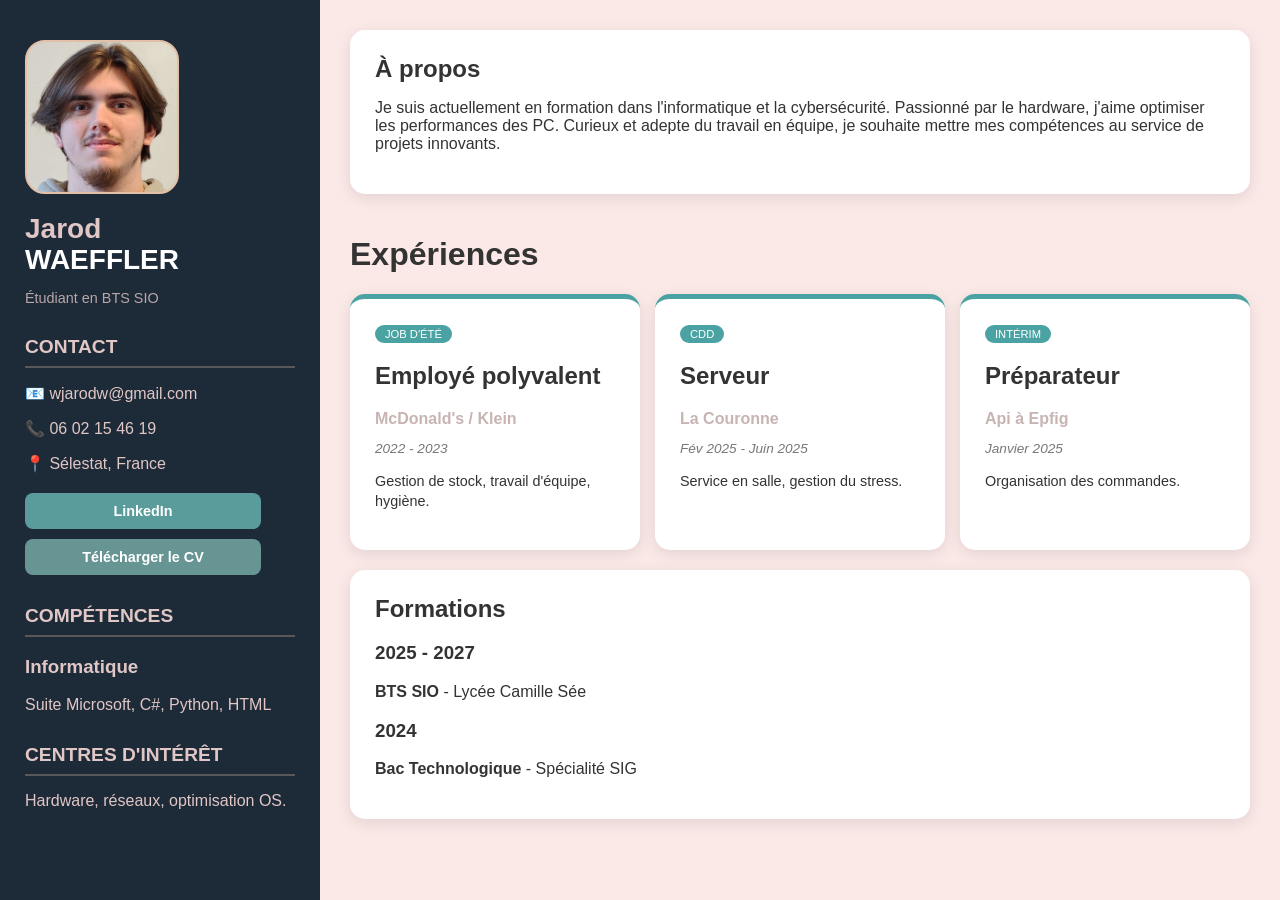
==== index.html @ 8220e943 "Add files via upload" ====
<!DOCTYPE html>
<html lang="fr">
<head>
    <meta charset="UTF-8">
    <meta name="viewport" content="width=device-width, initial-scale=1.0">
    <link rel="stylesheet" href="style.css">
    <title>CV Jarod WAEFFLER</title>
</head>
<body>
    <div class="conteneur">
        
        <div class="left">
            <div class="profile-pic"></div> 
            <h1>Jarod <br><span>WAEFFLER</span></h1>
            <p class="subtitle">Étudiant en BTS SIO</p>

            <div class="section-left">
                <h2>Contact</h2>
                <hr>
                <p>📧 wjarodw@gmail.com</p>
                <p>📞 06 02 15 46 19</p>
                <p>📍 Sélestat, France</p>
                
                <div class="social-buttons">
                    <a href="https://www.linkedin.com/in/jarodwaeffler/" target="_blank" class="btn-linkedin">LinkedIn</a>
                    <a href="Images\Jarod_WAEFFLER_CV.pdf" download="Jarod_WAEFFLER_CV.pdf" class="btn-download">Télécharger le CV</a>
                </div>
            </div>

            <div class="section-left">
                <h2>Compétences</h2>
                <hr>
                <h3>Informatique</h3>
                <p>Suite Microsoft, C#, Python, HTML</p>
            </div>

            <div class="section-left">
                <h2>Centres d'intérêt</h2>
                <hr>
                <p>Hardware, réseaux, optimisation OS.</p>
            </div>
        </div>

        <div class="grosbloc">
            
            <div class="card">
                <h1>À propos</h1>
                <p>Je suis actuellement en formation dans l'informatique et la cybersécurité. Passionné par le hardware, j'aime optimiser les performances des PC. Curieux et adepte du travail en équipe, je souhaite mettre mes compétences au service de projets innovants.</p>
            </div>

            <div class="card-special">
                <h1>Expériences</h1>
                <div class="exp-grid">
                    <div class="card exp-card">
                        <span class="badge">Job d'été</span>
                        <h2>Employé polyvalent</h2>
                        <p class="company">McDonald's / Klein</p>
                        <p class="date">2022 - 2023</p>
                        <p class="desc">Gestion de stock, travail d'équipe, hygiène.</p>
                    </div>

                    <div class="card exp-card">
                        <span class="badge">CDD</span>
                        <h2>Serveur</h2>
                        <p class="company">La Couronne</p>
                        <p class="date">Fév 2025 - Juin 2025</p>
                        <p class="desc">Service en salle, gestion du stress.</p>
                    </div>

                    <div class="card exp-card">
                        <span class="badge">Intérim</span>
                        <h2>Préparateur</h2>
                        <p class="company">Api à Epfig</p>
                        <p class="date">Janvier 2025</p>
                        <p class="desc">Organisation des commandes.</p>
                    </div>
                </div>
            </div>

            <div class="card">
                <h1>Formations</h1>
                <div class="edu-item">
                    <h3>2025 - 2027</h3>
                    <p><strong>BTS SIO</strong> - Lycée Camille Sée</p>
                </div>
                <div class="edu-item">
                    <h3>2024</h3>
                    <p><strong>Bac Technologique</strong> - Spécialité SIG</p>
                </div>
            </div>
        </div>
    </div>
</body>
</html>
---- style.css ----
body {
    background-color: #f9d9d790;
    margin: 0;
    font-family: 'Segoe UI', sans-serif;
    color: #333;
}

.conteneur {
    display: grid;
    grid-template-columns: 320px 1fr;
    min-height: 100vh;
}


.left {
    background-color: #0d1d2cee;
    color: #E0C7C5;
    padding: 40px 25px;
}

.profile-pic {
    width: 150px;
    height: 150px;
    background-color: #526779;
    border-radius: 20px;
    margin-bottom: 20px;
    background-image: url('Images/Jarod_WAEFFLER_Photo.jpg');
    background-size: cover;
    background-position: center;
    border: 2px solid #E2BFA7;
}

.left h1 { 
    margin: 0; 
    font-size: 28px; 
    line-height: 1.1; 
}
.left h1 span { 
    color: white; 
}
.subtitle { 
    font-size: 0.9em; 
    margin-bottom: 30px; 
    opacity: 0.8; 
}

.section-left { 
    margin-top: 30px; 
}
.section-left h2 { 
    font-size: 1.2em; 
    text-transform: uppercase; 
    margin-bottom: 5px; 
}
.section-left hr { 
    border: 0.5px solid #E2BFA7; 
    opacity: 0.3; 
}


.social-buttons { 
    margin-top: 20px; 
}

.btn-linkedin, .btn-download {
    display: block;
    width: 80%;
    margin-top: 10px;
    padding: 10px;
    text-decoration: none;
    border-radius: 8px;
    font-size: 0.9em;
    font-weight: bold;
    text-align: center;
    color: white;
}

.btn-linkedin { 
    background-color: #5A9C9B; 
}
.btn-download { 
    background-color: #669594; 
}


.grosbloc {
    padding: 30px;
    display: flex;
    flex-direction: column;
    gap: 20px;
}


.card {
    background-color: white;
    padding: 25px;
    border-radius: 15px;
    box-shadow: 0 4px 15px rgba(0,0,0,0.1);
}

.card h1 {
    color: #333;
    margin-top: 0;
    font-size: 1.5em;
}


.exp-grid {
    display: grid;
    grid-template-columns: repeat(auto-fit, minmax(200px, 1fr));
    gap: 15px;
}

.exp-card {
    border-top: 5px solid #4AA3A2;
}

.badge {
    background-color: #4AA3A2;
    color: white;
    padding: 3px 10px;
    border-radius: 20px;
    font-size: 0.7em;
    text-transform: uppercase;
}

.company { 
    font-weight: bold; 
    color: #C7B4B3; 
    margin: 5px 0 0 0; 
}
.date { 
    font-style: italic; 
    font-size: 0.85em; 
    color: #777; 
    margin-bottom: 10px; 
}
.desc { 
    font-size: 0.9em; 
    line-height: 1.4; 
}

.edu-item { 
    margin-bottom: 15px; }
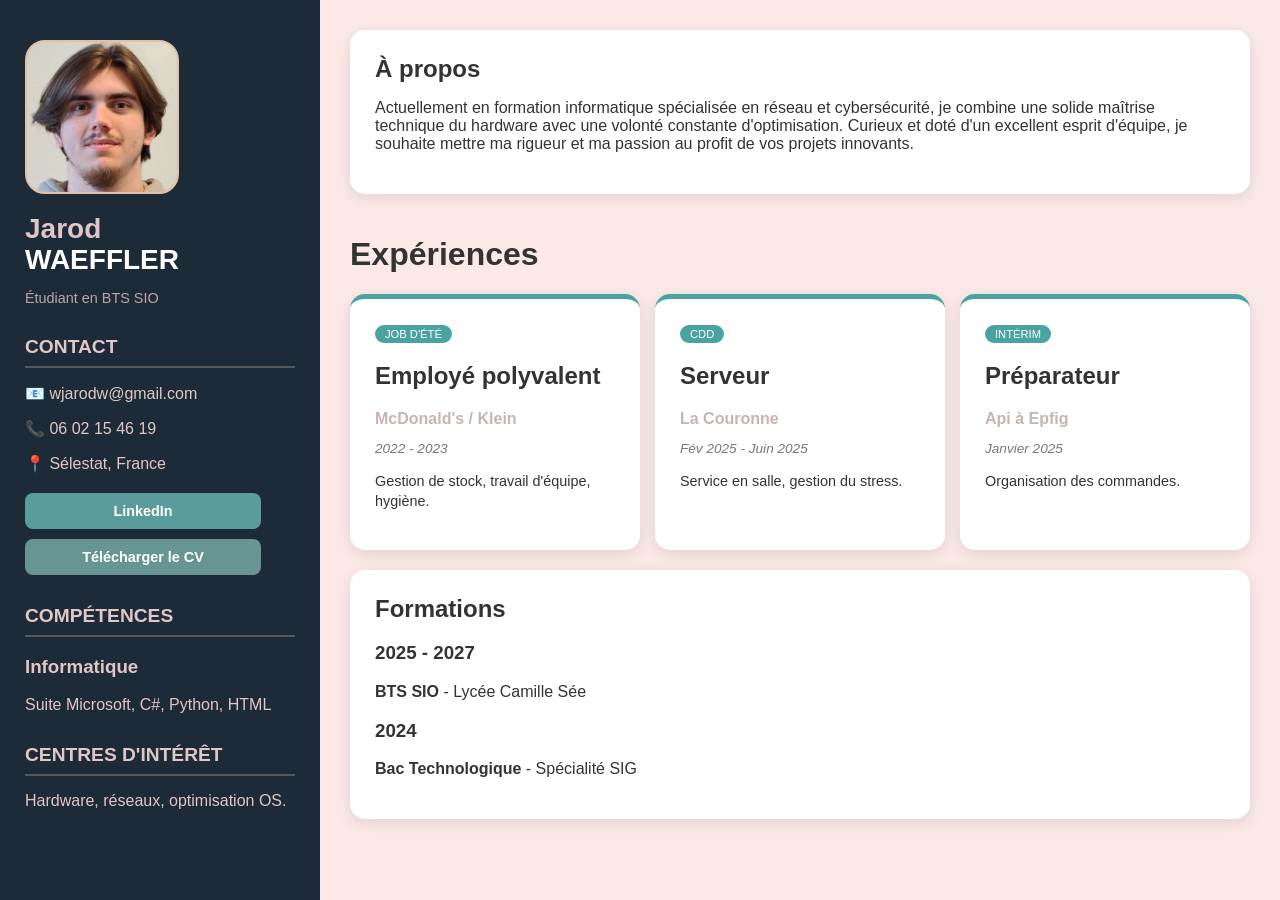
==== commit 144a9a35: "index.html" ====
--- a/index.html
+++ b/index.html
@@ -45,7 +45,7 @@
             
             <div class="card">
                 <h1>À propos</h1>
-                <p>Je suis actuellement en formation dans l'informatique et la cybersécurité. Passionné par le hardware, j'aime optimiser les performances des PC. Curieux et adepte du travail en équipe, je souhaite mettre mes compétences au service de projets innovants.</p>
+                <p>Actuellement en formation informatique spécialisée en réseau et cybersécurité, je combine une solide maîtrise technique du hardware avec une volonté constante d'optimisation. Curieux et doté d'un excellent esprit d'équipe, je souhaite mettre ma rigueur et ma passion au profit de vos projets innovants.</p>
             </div>
 
             <div class="card-special">
@@ -91,4 +91,5 @@
         </div>
     </div>
 </body>
-</html>+
+</html>
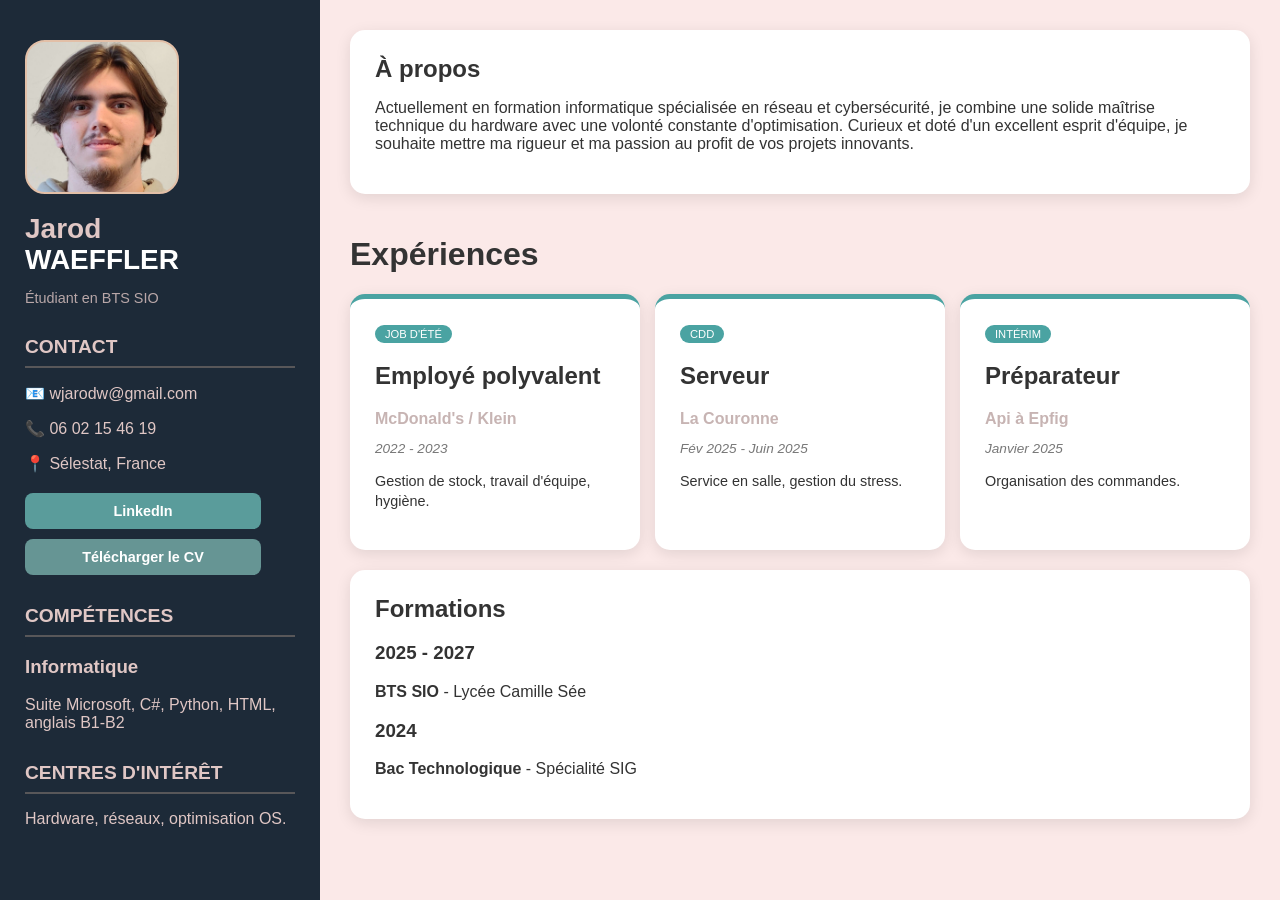
==== commit f570e396: "Update index.html" ====
--- a/index.html
+++ b/index.html
@@ -31,7 +31,7 @@
                 <h2>Compétences</h2>
                 <hr>
                 <h3>Informatique</h3>
-                <p>Suite Microsoft, C#, Python, HTML</p>
+                <p>Suite Microsoft, C#, Python, HTML, anglais B1-B2</p>
             </div>
 
             <div class="section-left">
@@ -93,3 +93,4 @@
 </body>
 
 </html>
+
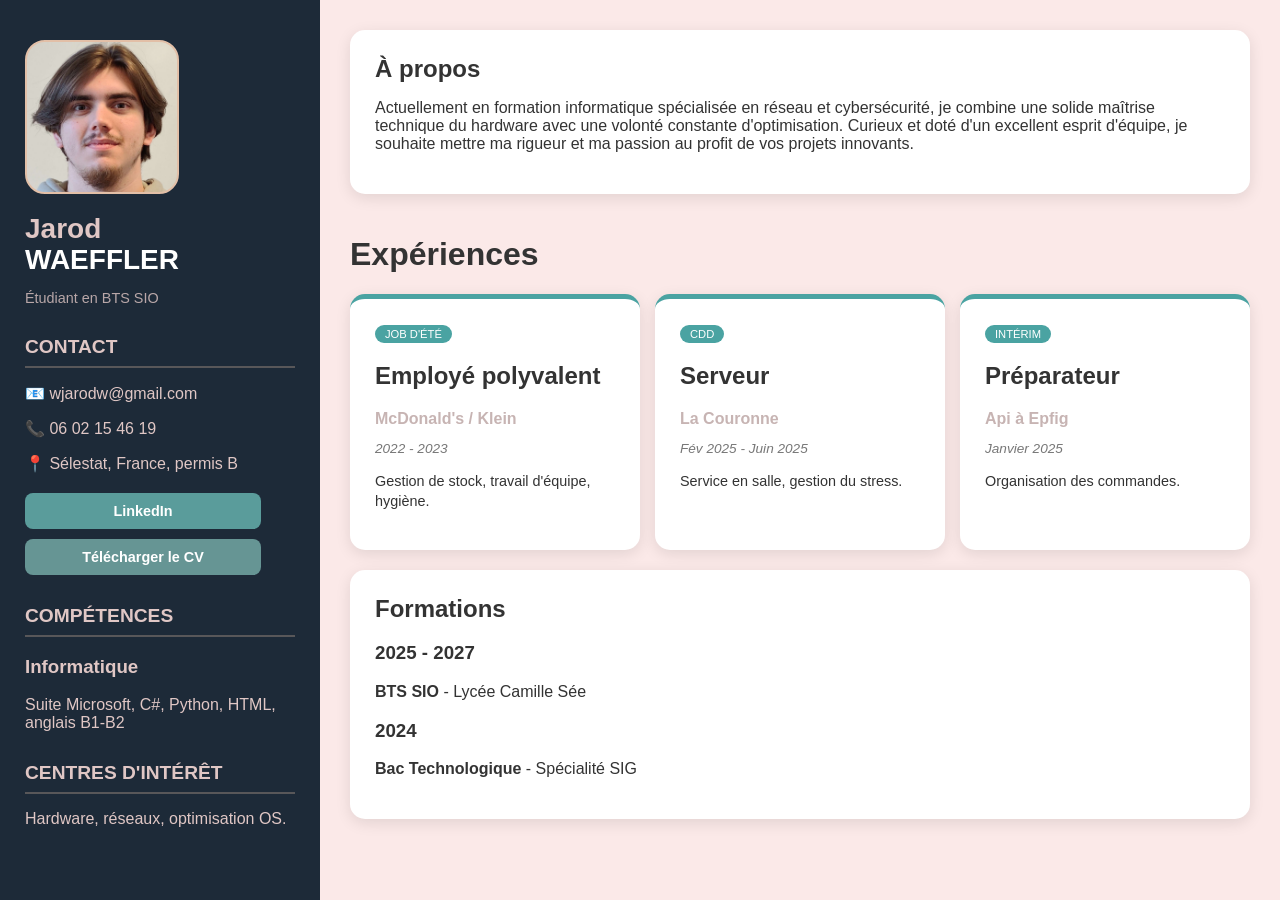
==== commit 07af1502: "index.html" ====
--- a/index.html
+++ b/index.html
@@ -19,7 +19,7 @@
                 <hr>
                 <p>📧 wjarodw@gmail.com</p>
                 <p>📞 06 02 15 46 19</p>
-                <p>📍 Sélestat, France</p>
+                <p>📍 Sélestat, France, permis B</p>
                 
                 <div class="social-buttons">
                     <a href="https://www.linkedin.com/in/jarodwaeffler/" target="_blank" class="btn-linkedin">LinkedIn</a>
@@ -94,3 +94,4 @@
 
 </html>
 
+
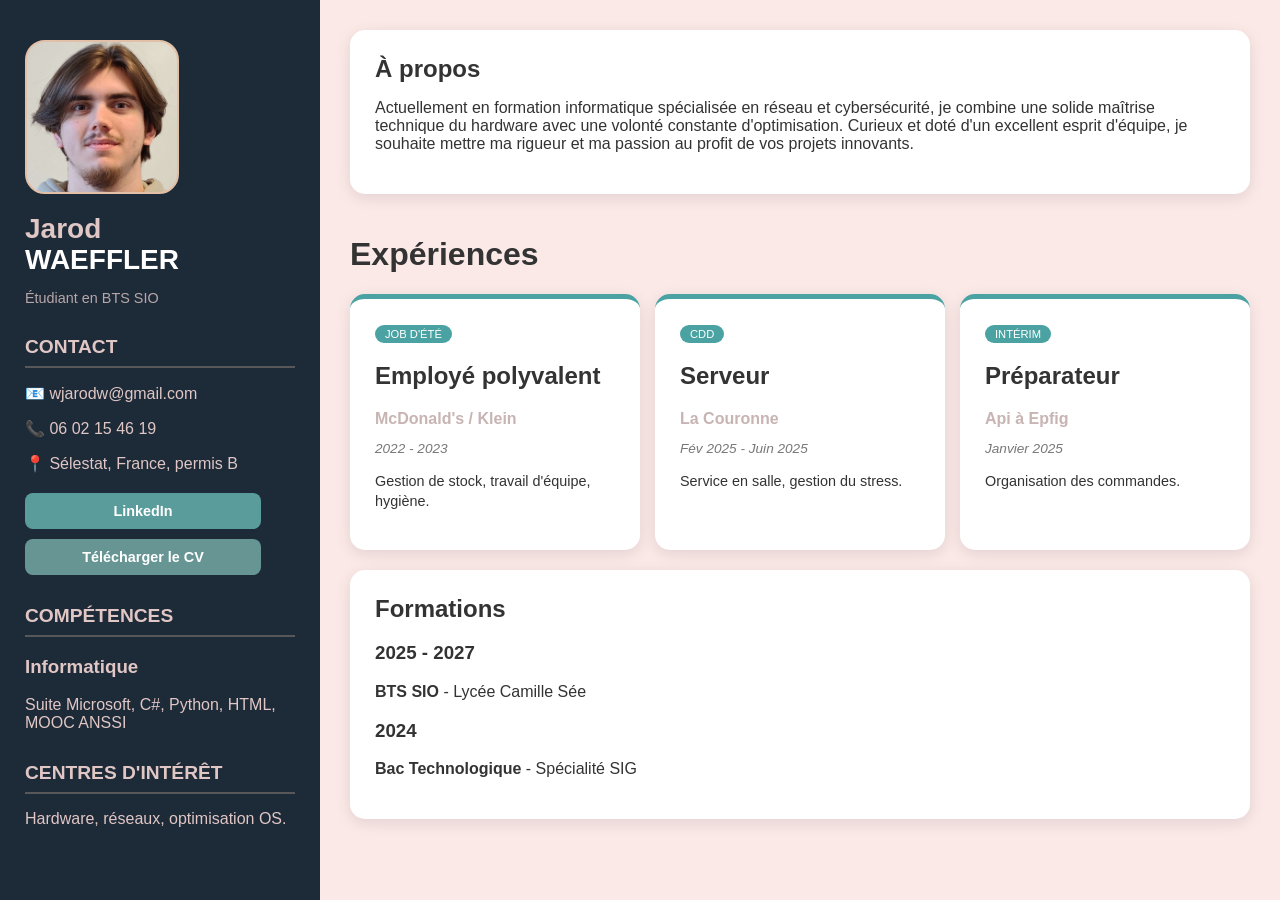
==== commit 273d5def: "index.html" ====
--- a/index.html
+++ b/index.html
@@ -31,7 +31,7 @@
                 <h2>Compétences</h2>
                 <hr>
                 <h3>Informatique</h3>
-                <p>Suite Microsoft, C#, Python, HTML, anglais B1-B2</p>
+                <p>Suite Microsoft, C#, Python, HTML, MOOC ANSSI</p>
             </div>
 
             <div class="section-left">
@@ -95,3 +95,4 @@
 </html>
 
 
+
